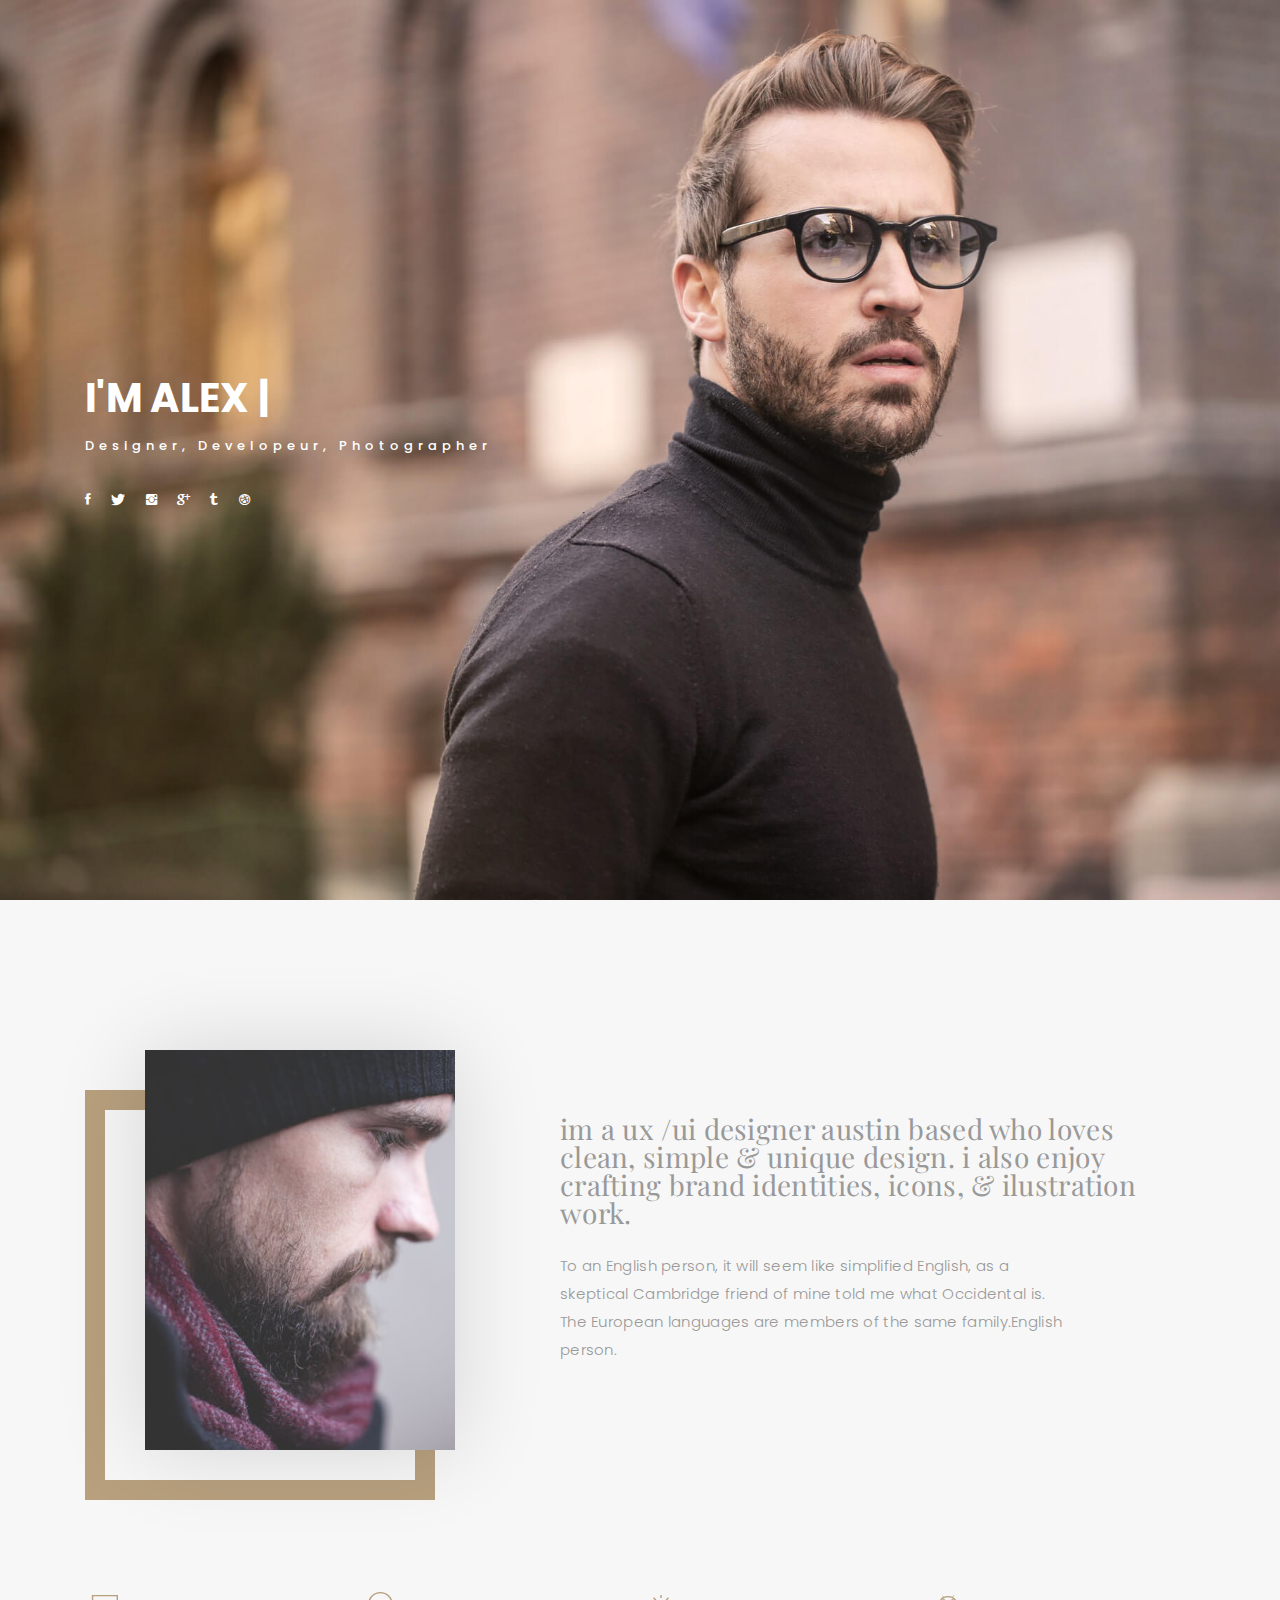
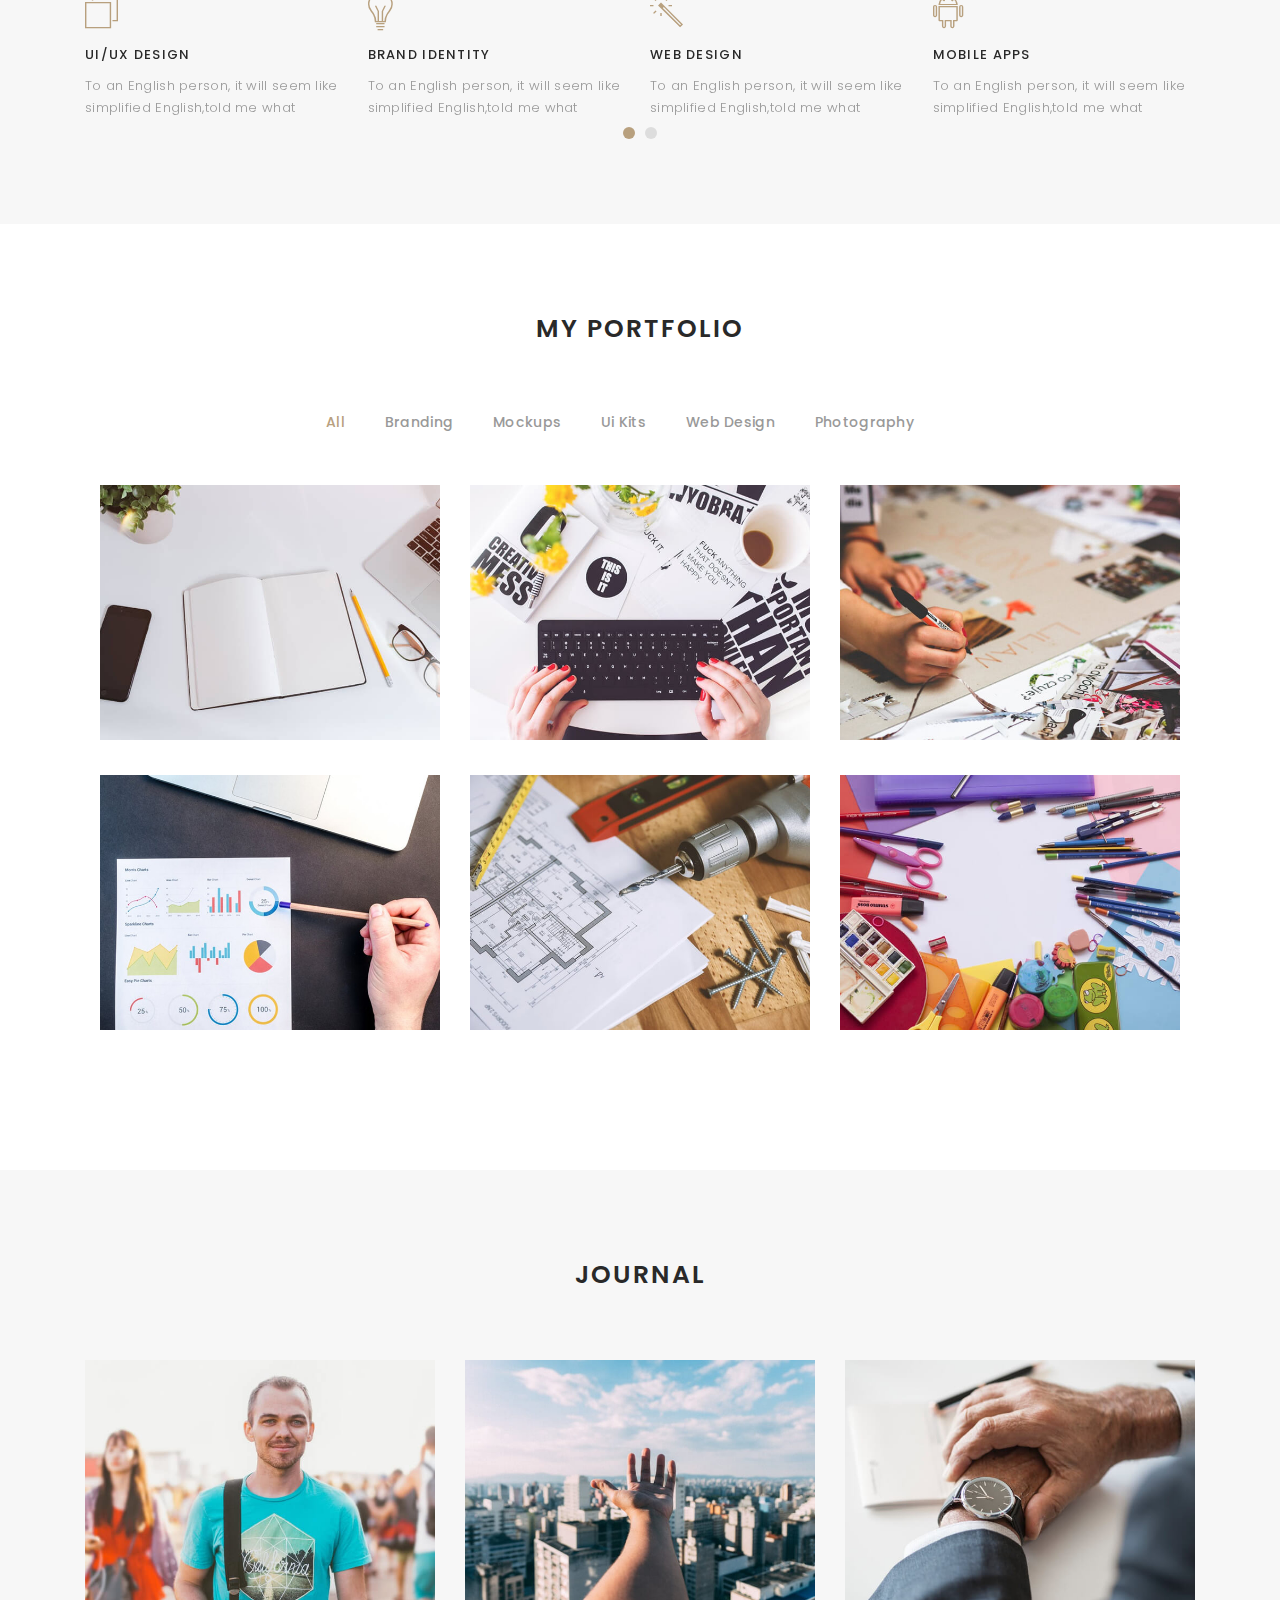
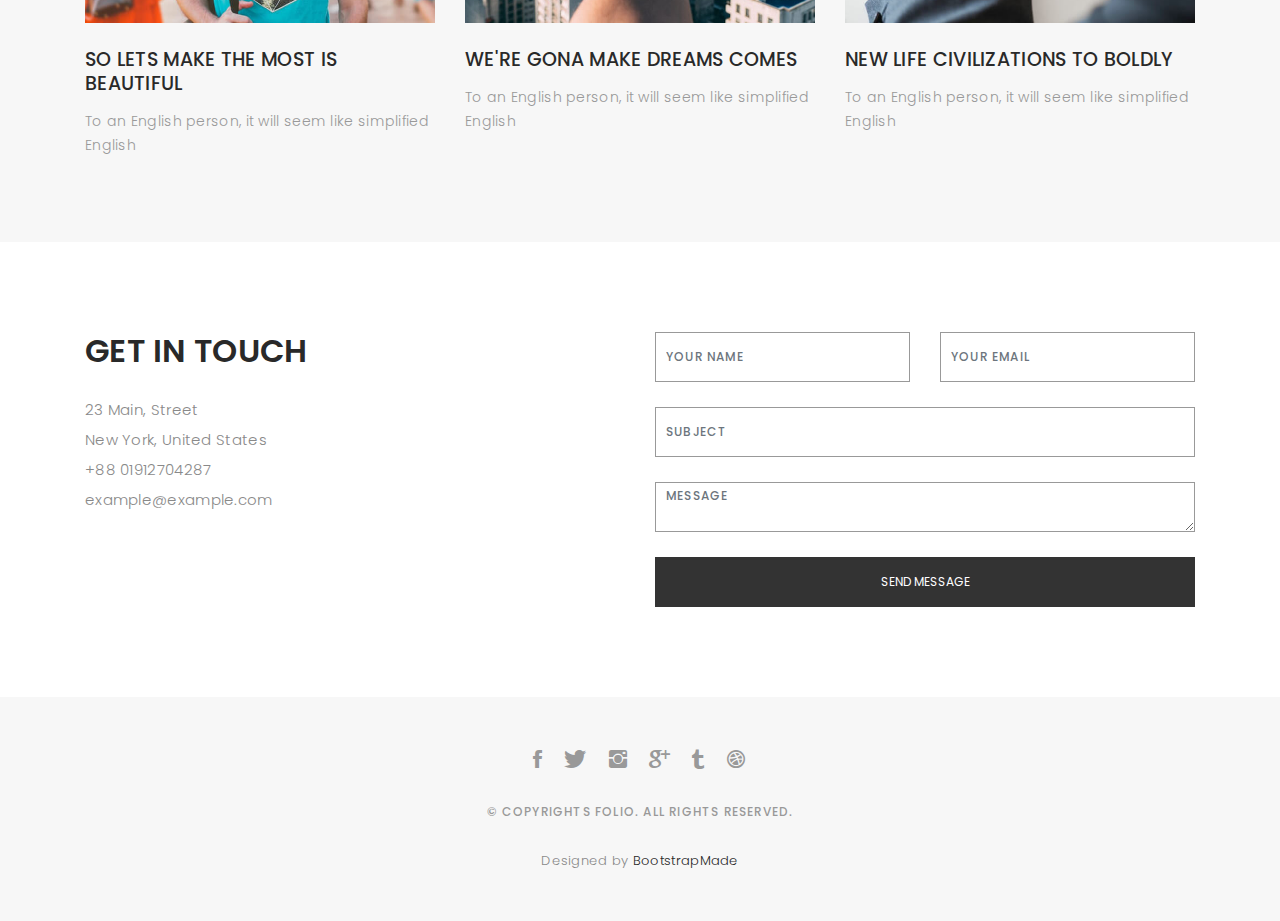
==== index.html @ 7f6e6dd7 "Changing the website" ====
<!DOCTYPE html>
<html lang="en">

<head>
  <!-- meta -->
  <meta charset="utf-8">
  <meta content="width=device-width, initial-scale=1.0" name="viewport">

  <title>Folio - Personal Portfolio Template</title>
  <meta content="" name="keywords">
  <meta content="" name="description">

  <!-- Google Fonts -->
  <link href="https://fonts.googleapis.com/css?family=Poppins:300,300i,400,400i,500,500i,600,600i,700,700i|Playfair+Display:400,400i,700,700i,900,900i" rel="stylesheet">

  <!-- Bootstrap CSS File -->
  <link href="lib/bootstrap/css/bootstrap.min.css" rel="stylesheet">

  <!-- Libraries CSS Files -->
  <link href="lib/ionicons/css/ionicons.min.css" rel="stylesheet">
  <link href="lib/owlcarousel/assets/owl.carousel.min.css" rel="stylesheet">
  <link href="lib/magnific-popup/magnific-popup.css" rel="stylesheet">
  <link href="lib/hover/hover.min.css" rel="stylesheet">

  <!-- Main Stylesheet File -->
  <link href="css/style.css" rel="stylesheet">

  <!-- Responsive css -->
  <link href="css/responsive.css" rel="stylesheet">

  <!-- Favicon -->
  <link rel="shortcut icon" href="images/favicon.png">

  <!-- =======================================================
    Theme Name: Folio
    Theme URL: https://bootstrapmade.com/folio-bootstrap-portfolio-template/
    Author: BootstrapMade.com
    Author URL: https://bootstrapmade.com
  ======================================================= -->
</head>

<body>

  <!-- start section navbar -->
  <nav id="main-nav">
    <div class="row">
      <div class="container">

        <div class="logo">
          <a href="index.html"><img src="images/logo.png" alt="logo"></a>
        </div>

        <div class="responsive"><i data-icon="m" class="ion-navicon-round"></i></div>

        <ul class="nav-menu list-unstyled">
          <li><a href="#header" class="smoothScroll">Home</a></li>
          <li><a href="#about" class="smoothScroll">About</a></li>
          <li><a href="#portfolio" class="smoothScroll">Portfolio</a></li>
          <li><a href="#journal" class="smoothScroll">Blog</a></li>
          <li><a href="#contact" class="smoothScroll">Contact</a></li>
        </ul>

      </div>
    </div>
  </nav>
  <!-- End section navbar -->


  <!-- start section header -->
  <div id="header" class="home">

    <div class="container">
      <div class="header-content">
        <h1>I'm <span class="typed"></span></h1>
        <p>designer, developeur, photographer</p>

        <ul class="list-unstyled list-social">
          <li><a href="#"><i class="ion-social-facebook"></i></a></li>
          <li><a href="#"><i class="ion-social-twitter"></i></a></li>
          <li><a href="#"><i class="ion-social-instagram"></i></a></li>
          <li><a href="#"><i class="ion-social-googleplus"></i></a></li>
          <li><a href="#"><i class="ion-social-tumblr"></i></a></li>
          <li><a href="#"><i class="ion-social-dribbble"></i></a></li>
        </ul>
      </div>
    </div>
  </div>
  <!-- End section header -->


  <!-- start section about us -->
  <div id="about" class="paddsection">
    <div class="container">
      <div class="row justify-content-between">

        <div class="col-lg-4 ">
          <div class="div-img-bg">
            <div class="about-img">
              <img src="images/me.jpg" class="img-responsive" alt="me">
            </div>
          </div>
        </div>

        <div class="col-lg-7">
          <div class="about-descr">

            <p class="p-heading">im a ux /ui designer austin based who loves clean, simple & unique design. i also enjoy crafting brand identities, icons, & ilustration work. </p>
            <p class="separator">To an English person, it will seem like simplified English, as a skeptical Cambridge friend of mine told me what Occidental is. The European languages are members of the same family.English person.</p>

          </div>

        </div>
      </div>
    </div>
  </div>
  <!-- end section about us -->


  <!-- start section services -->
  <div id="services">
    <div class="container">

        <div class="services-carousel owl-theme">

          <div class="services-block">

            <i class="ion-ios-browsers-outline"></i>
            <span>UI/UX DESIGN</span>
            <p class="separator">To an English person, it will seem like simplified English,told me what </p>

          </div>

          <div class="services-block">

            <i class="ion-ios-lightbulb-outline"></i>
            <span>BRAND IDENTITY</span>
            <p class="separator">To an English person, it will seem like simplified English,told me what </p>

          </div>

          <div class="services-block">

            <i class="ion-ios-color-wand-outline"></i>
            <span>WEB DESIGN</span>
            <p class="separator">To an English person, it will seem like simplified English,told me what </p>

          </div>

          <div class="services-block">

            <i class="ion-social-android-outline"></i>
            <span>MOBILE APPS</span>
            <p class="separator">To an English person, it will seem like simplified English,told me what </p>

          </div>

          <div class="services-block">

            <i class="ion-ios-analytics-outline"></i>
            <span>Analytics</span>
            <p class="separator">To an English person, it will seem like simplified English,told me what </p>

          </div>

          <div class="services-block">

            <i class="ion-ios-camera-outline"></i>
            <span>PHOTOGRAPHY</span>
            <p class="separator">To an English person, it will seem like simplified English,told me what </p>

          </div>

        </div>

    </div>

  </div>
  <!-- end section services -->


  <!-- start section portfolio -->
  <div id="portfolio" class="text-center paddsection">

    <div class="container">
      <div class="section-title text-center">
        <h2>My Portfolio</h2>
      </div>
    </div>

    <div class="container">
      <div class="row">
        <div class="col-md-12">

          <div class="portfolio-list">

            <ul class="nav list-unstyled" id="portfolio-flters">
              <li class="filter filter-active" data-filter=".all">all</li>
              <li class="filter" data-filter=".branding">branding</li>
              <li class="filter" data-filter=".mockups">mockups</li>
              <li class="filter" data-filter=".uikits">ui kits</li>
              <li class="filter" data-filter=".webdesign">web design</li>
              <li class="filter" data-filter=".photography">photography</li>
            </ul>

          </div>

          <div class="portfolio-container">

            <div class="col-lg-4 col-md-6 portfolio-thumbnail all branding uikits webdesign">
              <a class="popup-img" href="images/portfolio/1.jpg">
                <img src="images/portfolio/1.jpg" alt="img">
              </a>
            </div>

            <div class="col-lg-4 col-md-6 portfolio-thumbnail all mockups uikits photography">
              <a class="popup-img" href="images/portfolio/2.jpg">
                <img src="images/portfolio/2.jpg"  alt="img">
              </a>
            </div>

            <div class="col-lg-4 col-md-6 portfolio-thumbnail all branding webdesig photographyn">
              <a class="popup-img" href="images/portfolio/3.jpg">
                <img src="images/portfolio/3.jpg" alt="img">
              </a>
            </div>

            <div class="col-lg-4 col-md-6 portfolio-thumbnail all mockups webdesign photography">
              <a class="popup-img" href="images/portfolio/4.jpg">
                <img src="images/portfolio/4.jpg" alt="img">
              </a>
            </div>

            <div class="col-lg-4 col-md-6 portfolio-thumbnail all branding uikits photography">
              <a class="popup-img" href="images/portfolio/5.jpg">
                <img src="images/portfolio/5.jpg" alt="img">
              </a>
            </div>

            <div class="col-lg-4 col-md-6 portfolio-thumbnail all mockups uikits webdesign">
              <a class="popup-img" href="images/portfolio/6.jpg">
                <img src="images/portfolio/6.jpg" alt="img">
              </a>
            </div>

          </div>
        </div>
      </div>
    </div>

  </div>
  <!-- End section portfolio -->


  <!-- start section journal -->
  <div id="journal" class="text-left paddsection">

    <div class="container">
      <div class="section-title text-center">
        <h2>journal</h2>
      </div>
    </div>

    <div class="container">
      <div class="journal-block">
        <div class="row">

          <div class="col-lg-4 col-md-6">
            <div class="journal-info">

              <a href="blog-single.html"><img src="images/blog-post-1.jpg" class="img-responsive" alt="img"></a>

              <div class="journal-txt">

                <h4><a href="blog-single.html">SO LETS MAKE THE MOST IS BEAUTIFUL</a></h4>
                <p class="separator">To an English person, it will seem like simplified English
                </p>

              </div>

            </div>
          </div>

          <div class="col-lg-4 col-md-6">
            <div class="journal-info">

              <a href="blog-single.html"><img src="images/blog-post-2.jpg" class="img-responsive" alt="img"></a>

              <div class="journal-txt">

                <h4><a href="#blog-single.html">WE'RE GONA MAKE DREAMS COMES</a></h4>
                <p class="separator">To an English person, it will seem like simplified English
                </p>

              </div>

            </div>
          </div>

          <div class="col-lg-4 col-md-6">
            <div class="journal-info">

              <a href="blog-single.html"><img src="images/blog-post-3.jpg" class="img-responsive" alt="img"></a>

              <div class="journal-txt">

                <h4><a href="blog-single.html">NEW LIFE CIVILIZATIONS TO BOLDLY</a></h4>
                <p class="separator">To an English person, it will seem like simplified English
                </p>

              </div>

            </div>
          </div>

        </div>
      </div>
    </div>

  </div>
  <!-- End section journal -->


  <!-- start sectoion contact -->
  <div id="contact" class="paddsection">
    <div class="container">
      <div class="contact-block1">
        <div class="row">

          <div class="col-lg-6">
            <div class="contact-contact">

              <h2 class="mb-30">GET IN TOUCH</h2>

              <ul class="contact-details">
                <li><span>23 Main, Street</span></li>
                <li><span>New York, United States</span></li>
                <li><span>+88 01912704287</span></li>
                <li><span>example@example.com</span></li>
              </ul>

            </div>
          </div>

          <div class="col-lg-6">
            <form action="" method="post" role="form" class="contactForm">
              <div class="row">

                <div id="sendmessage">Your message has been sent. Thank you!</div>
                <div id="errormessage"></div>

                <div class="col-lg-6">
                  <div class="form-group contact-block1">
                    <input type="text" name="name" class="form-control" id="name" placeholder="Your Name" data-rule="minlen:4" data-msg="Please enter at least 4 chars" />
                    <div class="validation"></div>
                  </div>
                </div>

                <div class="col-lg-6">
                  <div class="form-group">
                    <input type="email" class="form-control" name="email" id="email" placeholder="Your Email" data-rule="email" data-msg="Please enter a valid email" />
                    <div class="validation"></div>
                  </div>
                </div>

                <div class="col-lg-12">
                  <div class="form-group">
                    <input type="text" class="form-control" name="subject" id="subject" placeholder="Subject" data-rule="minlen:4" data-msg="Please enter at least 8 chars of subject" />
                    <div class="validation"></div>
                  </div>
                </div>

                <div class="col-lg-12">
                  <div class="form-group">
                    <textarea class="form-control" name="message" rows="12" data-rule="required" data-msg="Please write something for us" placeholder="Message"></textarea>
                    <div class="validation"></div>
                  </div>
                </div>

                <div class="col-lg-12">
                  <input type="submit" class="btn btn-defeault btn-send" value="Send message">
                </div>

              </div>
            </form>
          </div>
        </div>
      </div>
    </div>
  </div>
  <!-- start sectoion contact -->


  <!-- start section footer -->
  <div id="footer" class="text-center">
    <div class="container">
      <div class="socials-media text-center">

        <ul class="list-unstyled">
          <li><a href="#"><i class="ion-social-facebook"></i></a></li>
          <li><a href="#"><i class="ion-social-twitter"></i></a></li>
          <li><a href="#"><i class="ion-social-instagram"></i></a></li>
          <li><a href="#"><i class="ion-social-googleplus"></i></a></li>
          <li><a href="#"><i class="ion-social-tumblr"></i></a></li>
          <li><a href="#"><i class="ion-social-dribbble"></i></a></li>
        </ul>

      </div>

      <p>&copy; Copyrights Folio. All rights reserved.</p>

      <div class="credits">
        <!--
          All the links in the footer should remain intact.
          You can delete the links only if you purchased the pro version.
          Licensing information: https://bootstrapmade.com/license/
          Purchase the pro version with working PHP/AJAX contact form: https://bootstrapmade.com/buy/?theme=Folio
        -->
        Designed by <a href="https://bootstrapmade.com/">BootstrapMade</a>
      </div>

    </div>
  </div>
  <!-- End section footer -->

  <!-- JavaScript Libraries -->
  <script src="lib/jquery/jquery.min.js"></script>
  <script src="lib/jquery/jquery-migrate.min.js"></script>
  <script src="lib/bootstrap/js/bootstrap.bundle.min.js"></script>
  <script src="lib/typed/typed.js"></script>
  <script src="lib/owlcarousel/owl.carousel.min.js"></script>
  <script src="lib/magnific-popup/magnific-popup.min.js"></script>
  <script src="lib/isotope/isotope.pkgd.min.js"></script>

  <!-- Contact Form JavaScript File -->
  <script src="contactform/contactform.js"></script>

  <!-- Template Main Javascript File -->
  <script src="js/main.js"></script>

</body>

</html>
---- css/style.css ----
/*
  Theme Name: Folio
  Theme URL: https://bootstrapmade.com/folio-bootstrap-portfolio-template/
  Author: BootstrapMade.com
  Author URL: https://bootstrapmade.com
*/

/*  General Styling
/*-----------------------------------------------------------------------------------*/

body {
  background: #ffffff;
  color: #898989;
  font-family: 'Poppins', helvetica;
  font-size: 15px;
  font-weight: 300;
  line-height: 20px;
  letter-spacing: 0.02em;
  overflow-x: hidden;
  margin: 0 auto;
  padding: 0;
  -moz-box-sizing: border-box;
  -ms-box-sizing: border-box;
  -o-box-sizing: border-box;
  -webkit-box-sizing: border-box;
  box-sizing: border-box;
}

h1, h2, h3, h4, h5, h6 {
  margin: 0;
}

h2 {
  color: #292929;
  font-weight: 600;
}

h4 {
  color: #292929;
  font-size: 14px;
  font-weight: 600;
}

a {
  color: #292929;
  text-decoration: none !important;
  -moz-transition: all 0.5s ease-in-out 0s;
  -ms-transition: all 0.5s ease-in-out 0s;
  -o-transition: all 0.5s ease-in-out 0s;
  -webkit-transition: all 0.5s ease-in-out 0s;
  transition: all 0.5s ease-in-out 0s;
}

a:hover {
  -moz-transition: all 0.5s ease-in-out 0s;
  -ms-transition: all 0.5s ease-in-out 0s;
  -o-transition: all 0.5s ease-in-out 0s;
  -webkit-transition: all 0.5s ease-in-out 0s;
  transition: all 0.5s ease-in-out 0s;
}

a:hover, a:focus {
  color: #b8a07e;
  text-decoration: underline;
}

nav ul li a {
  padding: 2px 0 0 0;
  position: relative;
  display: block;
  font-size: 12px;
  color: #999999;
  letter-spacing: 0.1em;
  font-weight: 500;
  line-height: 14px;
  text-transform: uppercase;
  -moz-transition: all 0.5s ease-in-out 0s;
  -ms-transition: all 0.5s ease-in-out 0s;
  -o-transition: all 0.5s ease-in-out 0s;
  -webkit-transition: all 0.5s ease-in-out 0s;
  transition: all 0.5s ease-in-out 0s;
}

p {
  margin: 25px 0;
  padding: 0;
  font-size: 15px;
  color: #999999;
  line-height: 28px;
}

::-moz-selection {
  background: #b8a07e;
  color: #fff;
}

::selection {
  background: #b8a07e;
  color: #fff;
}

.btn {
  background: #333;
  border: medium none;
  border-radius: 0;
  color: #fff;
  font-size: 12px;
  height: 50px;
  line-height: 50px;
  padding: 0 30px;
  text-transform: uppercase;
}

.btn:hover, .btn:focus {
  color: #fff;
}

.padDiv {
  padding: 30px 20px;
}

.section-title {
  margin-bottom: 70px;
}

.section-title h2 {
  font-size: 25px;
  letter-spacing: 2px;
  text-transform: uppercase;
}

.form-control {
  background-color: transparent;
  border: 1px solid #999;
  border-radius: 0;
  color: #999999;
  font-size: 12px;
  font-weight: 500;
  height: 50px;
  letter-spacing: 0.1em;
  padding-left: 10px;
  margin: 0 0 25px 0;
  line-height: 14px;
  text-transform: uppercase;
}

.form-control:focus {
  box-shadow: none;
  outline: 0 none;
}

.paddsection {
  padding-top: 90px;
  padding-bottom: 90px;
}

.paddsections {
  padding-top: 90px;
  padding-bottom: 90px !important;
}

.hvr-shutter-in-horizontal::before {
  background: #333;
}

.hvr-shutter-in-horizontal:hover {
  background: #b8a07e;
}

.mb-30 {
  margin-bottom: 30px;
}

/*-----------------------------------------------------------------------------------*/
/*  Navbar Top
/*-----------------------------------------------------------------------------------*/

nav {
  position: fixed;
  background: #fff;
  z-index: 1000;
  width: 100%;
  padding: 20px;
  display: none;
  -webkit-box-shadow: 0px 2px 92px 0px rgba(0, 0, 0, 0.18);
  -moz-box-shadow: 0px 2px 92px 0px rgba(0, 0, 0, 0.18);
  box-shadow: 0px 2px 92px 0px rgba(0, 0, 0, 0.18);
}

.nav-menu {
  float: right;
  line-height: 32px;
  margin-bottom: 0;
  padding-top: 16px;
}

nav ul li {
  float: left;
  margin-right: 15px;
  font-family: 'Poppins', sans-serif;
  font-size: 14px;
  margin-left: 40px;
}

nav ul li a {
  padding: 2px 0 0 0;
  position: relative;
  display: block;
  font-size: 14px;
  color: #999999;
  font-family: 'Poppins', helvetica;
  font-weight: 500;
  line-height: 16px;
  text-transform: uppercase;
  letter-spacing: 0.02em;
  text-transform: capitalize;
}

.logo {
  float: left;
}

.logo img {
  width: 100px;
  height: 50px;
}

.responsive {
  display: none;
  font-size: 23px;
}

.active {
  color: #afafaf;
}

/*----------------------------------------------------------------------------------*/
/*  Header
/*-----------------------------------------------------------------------------------*/

#header {
  background: url("../images/home-bg.jpg") repeat scroll center center / cover;
  height: 100vh;
  width: 100%;
}


#header .header-content {
  height: 100vh;
  text-align: left;
  width: 100%;
  display: flex;
  justify-content: center;
  flex-direction: column;
}

.header-content h1 {
  font-size: 40px;
  font-weight: 700;
  margin-bottom: 10px;
  text-transform: uppercase;
  color: #fff;
}

.header-content p {
  font-size: 13px;
  letter-spacing: 5px;
  margin-top: 0;
  margin-bottom: 30px;
  text-transform: capitalize;
  color: #fff;
  font-weight: 500;
}

.header-content .list-social li {
  float: left;
  margin-right: 20px;
}

.header-content .list-social li i {
  color: #fff;
  font-size: 15px;
}

/*-----------------------------------------------------------------------------------*/
/*  Aout-us
/*-----------------------------------------------------------------------------------*/

#about {
  width: 100%;
  height: auto;
  background: #f7f7f7;
  padding-top: 190px;
}

#about .div-img-bg {
  padding-bottom: 30px;
  border: 20px solid #b8a07e;
}

#about .div-img-bg .about-img img {
  width: 100%;
  box-shadow: 0px 0px 85px 0px rgba(0, 0, 0, 0.14);
  margin-top: -60px;
  margin-left: 40px;
  height: 400px;
  object-fit: cover;
}

#about .about-descr .p-heading {
  font-family: 'Playfair Display', serif;
  font-size: 28px;
  text-align: left;
}

#about .about-descr .separator {
  max-width: 80%;
  margin-bottom: 0;
  text-align: left;
}

/*-----------------------------------------------------------------------------------*/
/*   Services
/*-----------------------------------------------------------------------------------*/

#services {
  background: #f7f7f7;
  position: relative;
  padding-bottom: 80px;
}

.owl-item {
  float: left;
}
.services-block span {
  margin: 10px 0;
  position: relative;
  font-size: 13px;
  color: #292929;
  letter-spacing: 0.1em;
  font-weight: 500;
  text-transform: uppercase;
  display: block;
}

.services-block .separator {
  margin: 0;
  font-size: 13px;
  line-height: 22px;
}

.services-block i {
  font-size: 44px;
  color: #b8a07e;
  line-height: 44px;
}


.services-carousel  .owl-stage-outer {
  overflow: hidden;
}

.services-carousel .owl-dots {
  margin-top: 5px;
  text-align: center;
}

.services-carousel .owl-dot {
  display: inline-block;
  margin: 0 5px;
  width: 12px !important;
  height: 12px !important;
  border-radius: 50%;
  border: 0;
  padding: 0 !important;
  background-color: #ddd;
  cursor: pointer;
}

.services-carousel .owl-dot.active {
  background-color: #b8a07e;
}

.owl-nav {
  display: none;
}


/*-----------------------------------------------------------------------------------*/
/*  Portfolio
/*-----------------------------------------------------------------------------------*/

#portfolio {
  position: relative;
  padding-bottom: 50px;
}

#portfolio .portfolio-list {
  margin-bottom: 50px;
}

#portfolio .portfolio-list .nav {
  display: inline-block;
  margin: 0;
}

#portfolio .portfolio-list .nav li {
  margin: 0 40px 0 0;
  float: left;
  font-size: 14px;
  color: #999999;
  line-height: 16px;
  cursor: pointer;
  font-family: 'Poppins', helvetica;
  font-weight: 500;
  letter-spacing: 0.02em;
  text-transform: capitalize;
  -moz-transition: all 0.5s ease-in-out 0s;
  -ms-transition: all 0.5s ease-in-out 0s;
  -o-transition: all 0.5s ease-in-out 0s;
  -webkit-transition: all 0.5s ease-in-out 0s;
  transition: all 0.5s ease-in-out 0s;
}

#portfolio .portfolio-list .nav li:hover, #portfolio .portfolio-list .nav li.filter-active  {
  color: #b8a07e;
  -moz-transition: all 0.5s ease-in-out 0s;
  -ms-transition: all 0.5s ease-in-out 0s;
  -o-transition: all 0.5s ease-in-out 0s;
  -webkit-transition: all 0.5s ease-in-out 0s;
  transition: all 0.5s ease-in-out 0s;
}

#portfolio .portfolio-container {
  display: inline-block;
  margin-bottom: 50px;
  width: 100%;
}

.portfolio-thumbnail {
  margin-bottom: 30px;
  overflow: hidden;
  min-height: 260px;
}

.portfolio-thumbnail img {
  max-width: 100%;
}

/*-----------------------------------------------------------------------------------*/
/*  Journal
/*-----------------------------------------------------------------------------------*/

#journal,  #journal-blog {
  height: auto;
  width: 100%;
  background: #f7f7f7;
  padding-bottom: 60px;
  position: relative;
}

#journal-blog {
  background: #fff;
  padding-bottom: 30px;
}

#journal .journal-block {
  display: inline-block;
  height: auto;
  width: 100%;
}

#journal .journal-block .journal-info {
  position: relative;
}

.journal-block .journal-info img {
  max-width: 100%;
}

.journal-block .journal-info .journal-txt {
  padding: 25px 0px;
  position: relative;
}

.journal-block .journal-info .journal-txt h4 a {
  display: block;
  font-size: 19px;
  line-height: 24px;
  margin: 0 0 13px 0;
  font-weight: 500;
  color: #292929;
  -moz-transition: all 0.5s ease-in-out 0s;
  -ms-transition: all 0.5s ease-in-out 0s;
  -o-transition: all 0.5s ease-in-out 0s;
  -webkit-transition: all 0.5s ease-in-out 0s;
  transition: all 0.5s ease-in-out 0s;
}

.journal-block .journal-info .journal-txt h4 a:hover {
  color: #b8a07e;
  -moz-transition: all 0.5s ease-in-out 0s;
  -ms-transition: all 0.5s ease-in-out 0s;
  -o-transition: all 0.5s ease-in-out 0s;
  -webkit-transition: all 0.5s ease-in-out 0s;
  transition: all 0.5s ease-in-out 0s;
}

.journal-block .journal-info .journal-txt p {
  margin: 0;
  font-size: 14px;
  line-height: 24px;
}

/*-----------------------------------------------------------------------------------*/
/*  Contact
/*-----------------------------------------------------------------------------------*/

#contact {
  height: auto;
  width: 100%;
}

.contact-details {
  list-style: none;
  margin: 0;
  padding: 0;
}

.contact-details li {
  padding-bottom: 10px;
}

#contact input, #contact textarea {
  width: 100%;
}


#contact  #sendmessage {
  color: #18d26e;
  border: 1px solid #18d26e;
  display: none;
  text-align: center;
  padding: 15px;
  font-weight: 600;
  margin: 15px;
}

#contact  #errormessage {
  color: red;
  display: none;
  border: 1px solid red;
  text-align: center;
  padding: 15px;
  font-weight: 600;
  margin: 15px;
}

#contact #sendmessage.show, #contact #errormessage.show, #contact .show {
  display: block;
}

#contact .validation {
  color: red;
  display: none;
  margin: 0 0 20px;
  font-weight: 400;
  font-size: 13px;
}

/*-----------------------------------------------------------------------------------*/
/*  Footer
/*-----------------------------------------------------------------------------------*/

#footer {
  background: #f7f7f7;
  padding-top: 50px;
  padding-bottom: 50px;
}

#footer .socials-media {
  width: 100%;
}

#footer .socials-media ul {
  display: inline-block;
  float: none;
  margin: 0 0 20px 0;
}

#footer .socials-media ul li {
  float: left;
  margin-left: 10px;
  margin-right: 10px;
}

#footer .socials-media ul li a {
  font-size: 24px;
  color: #999;
  letter-spacing: 0.1em;
  font-weight: 500;
  background: transparent;
  text-transform: uppercase;
  -moz-transition: all 0.5s ease-in-out 0s;
  -ms-transition: all 0.5s ease-in-out 0s;
  -o-transition: all 0.5s ease-in-out 0s;
  -webkit-transition: all 0.5s ease-in-out 0s;
  transition: all 0.5s ease-in-out 0s;
}

#footer .socials-media ul li a:hover {
  color: #b8a07e;
  -moz-transition: all 0.5s ease-in-out 0s;
  -ms-transition: all 0.5s ease-in-out 0s;
  -o-transition: all 0.5s ease-in-out 0s;
  -webkit-transition: all 0.5s ease-in-out 0s;
  transition: all 0.5s ease-in-out 0s;
}

#footer p {
  font-size: 12px;
  letter-spacing: 0.1em;
  font-weight: 500;
  margin-top: 0;
  text-transform: uppercase;
}

.credits {
  font-size: 13px;
}
---- css/responsive.css ----
/** Width between 1200x to 0
 *  ~~~~~~~~~~~~~~~~~~~~~~~~~~~~~~~~~~~~
 */

@media (min-width: 1200px) {

}

/** Width between 992px to 1199px
 *  ~~~~~~~~~~~~~~~~~~~~~~~~~~~~~~~~~~~~
 */

@media (min-width: 992px) and (max-width: 1199px) {
  
}

/** Width between 768px to 991px
 *  ~~~~~~~~~~~~~~~~~~~~~~~~~~~~~~~~~~~~
 */

@media (min-width: 768px) and (max-width: 991px) {
  /* Navbar */
  nav {
    padding: 10px 15px;
  }
  .nav-menu {
    margin-top: 40px;
    display: none;
    float: none;
    width: 100%;
  }
  .nav-menu li {
    float: none;
    width: 100%;
    text-align: center;
    border-top: 1px solid #f7f7f7;
    line-height: 45px;
    margin-left: 0;
    padding-top: 10px;
    padding-bottom: 10px;
  }
  .responsive {
    float: right;
    padding-top: 15px;
    display: block;
  }
  /* About */
  .head-info .header-content .cmaster h1 {
    font-size: 32px;
  }
  #about .div-img-bg {
    padding: 0;
  }
  #about .div-img-bg .about-img img {
    margin-top: 0%;
    margin-left: calc(0% - 0px);
  }
  #about .about-descr .p-heading {
    font-size: 20px;
  }
  #about .about-descr .separator {
    max-width: 100%;
    margin-bottom: 0;
  }
  /* portfolio */
  #portfolio .portfolio-list .nav li {
    float: none;
    margin: 20px;
    display: inline-block;
  }
  /* journal */
  #journal .journal-block .journal-info {
    margin-bottom: 30px;
  }
  /* Contact */
  .contact-contact {
    margin-bottom: 30px;
  }
  /* Footer */
  #footer .socials-media ul li {
    margin-right: 0;
    margin-left: 0;
    float: none;
    display: inline-block;
  }
}

/** Width between 767px to 0
 *  ~~~~~~~~~~~~~~~~~~~~~~~~~~~~~~~~~~~~
 */

@media (max-width: 767px) {
  /* Navbar */
  nav {
    padding: 20px 15px;
  }
  .nav-menu {
    margin-top: 40px;
    display: none;
    float: none;
    width: 100%;
  }
  .nav-menu li {
    float: none;
    width: 100%;
    text-align: center;
    border-top: 1px solid #f7f7f7;
    line-height: 45px;
    margin-left: 0;
    padding-top: 10px;
    padding-bottom: 10px;
  }
  .responsive {
    float: right;
    padding-top: 15px;
    display: block;
  }
  /* About */
  .head-info .header-content h1 {
    font-size: 32px;
  }
  #about .div-img-bg {
    padding: 0;
  }
  #about .div-img-bg .about-img img {
    margin-top: 0%;
    margin-left: calc(0% - 0px);
  }
  #about .about-descr .p-heading {
    font-size: 20px;
  }
  #about .about-descr .separator {
    max-width: 100%;
    margin-bottom: 0;
  }
  /* portfolio */
  #portfolio .portfolio-list .nav li {
    float: none;
    margin: 20px;
    display: inline-block;
  }
  /* journal */
  #journal .journal-block .journal-info {
    margin-bottom: 30px;
  }
  /* Contact */
  .contact-contact {
    margin-bottom: 30px;
  }
  /* Footer */
  #footer .socials-media ul li {
    margin-right: 0;
    margin-left: 0;
    float: none;
    display: inline-block;
  }
}

/** Width between 600px to 0
 *  ~~~~~~~~~~~~~~~~~~~~~~~~~~~~~~~~~~~~
 */

@media (max-width: 600px) {
  /* Navbar */
  nav {
    padding: 20px 15px;
  }
  .nav-menu {
    margin-top: 40px;
    display: none;
    float: none;
    width: 100%;
  }
  .nav-menu li {
    float: none;
    width: 100%;
    text-align: center;
    border-top: 1px solid #f7f7f7;
    line-height: 45px;
    margin-left: 0;
    padding-top: 10px;
    padding-bottom: 10px;
  }
  .responsive {
    float: right;
    padding-top: 15px;
    display: block;
  }
  /* About */
  .head-info .header-content h1 {
    font-size: 32px;
  }
  #about .div-img-bg {
    padding: 0;
  }
  #about .div-img-bg .about-img img {
    margin-top: 0%;
    margin-left: calc(0% - 0px);
  }
  #about .about-descr .p-heading {
    font-size: 20px;
  }
  #about .about-descr .separator {
    max-width: 100%;
    margin-bottom: 0;
  }
  /* portfolio */
  #portfolio .portfolio-list .nav li {
    float: none;
    margin: 10px;
    display: inline-block;
  }
  /* journal */
  #journal .journal-block .journal-info {
    margin-bottom: 30px;
  }
  /* Contact */
  .contact-contact {
    margin-bottom: 30px;
  }
  /* Footer */
  #footer .socials-media ul li {
    margin-right: 0;
    margin-left: 0;
    float: none;
    display: inline-block;
  }
}

/** Width between 480px to 0
 *  ~~~~~~~~~~~~~~~~~~~~~~~~~~~~~~~~~~~~
 */

@media (max-width: 480px) {
  /* Navbar */
  nav {
    padding: 20px 15px;
  }
  .nav-menu {
    margin-top: 40px;
    display: none;
    float: none;
    width: 100%;
  }
  .nav-menu li {
    float: none;
    width: 100%;
    text-align: center;
    border-top: 1px solid #f7f7f7;
    line-height: 45px;
    margin-left: 0;
    padding-top: 10px;
    padding-bottom: 10px;
  }
  .responsive {
    float: right;
    padding-top: 15px;
    display: block;
  }
  /* About */
  .head-info .header-content h1 {
    font-size: 32px;
  }
  #about .div-img-bg {
    padding: 0;
  }
  #about .div-img-bg .about-img img {
    margin-top: 0%;
    margin-left: calc(0% - 0px);
  }
  #about .about-descr .p-heading {
    font-size: 20px;
  }
  #about .about-descr .separator {
    max-width: 100%;
    margin-bottom: 0;
  }
  /* portfolio */
  #portfolio .portfolio-list .nav li {
    float: none;
    margin: 20px;
  }
  /* journal */
  #journal .journal-block .journal-info {
    margin-bottom: 30px;
  }
  /* Contact */
  .contact-contact {
    margin-bottom: 30px;
  }
  /* Footer */
  #footer .socials-media ul li {
    margin-right: 0;
    margin-left: 0;
    float: none;
    display: inline-block;
  }
}

/** Width between 320px to 0
 *  ~~~~~~~~~~~~~~~~~~~~~~~~~~~~~~~~~~~~
 */

@media (max-width: 320px) {
  /* Navbar */
  nav {
    padding: 20px 15px;
  }
  .nav-menu {
    margin-top: 40px;
    display: none;
    float: none;
    width: 100%;
  }
  .nav-menu li {
    float: none;
    width: 100%;
    text-align: center;
    border-top: 1px solid #f7f7f7;
    line-height: 45px;
    margin-left: 0;
    padding-top: 10px;
    padding-bottom: 10px;
  }
  .responsive {
    float: right;
    padding-top: 15px;
    display: block;
  }
  /* About */
  .head-info .header-content h1 {
    font-size: 32px;
  }
  #about .div-img-bg {
    padding: 0;
  }
  #about .div-img-bg .about-img img {
    margin-top: 0%;
    margin-left: calc(0% - 0px);
  }
  #about .about-descr .p-heading {
    font-size: 20px;
  }
  #about .about-descr .separator {
    max-width: 100%;
    margin-bottom: 0;
  }
  /* portfolio */
  #portfolio .portfolio-list .nav li {
    float: none;
    margin: 20px;
  }
  /* journal */
  #journal .journal-block .journal-info {
    margin-bottom: 30px;
  }
  /* Contact */
  .contact-contact {
    margin-bottom: 30px;
  }
  /* Footer */
  #footer .socials-media ul li {
    margin-right: 0;
    margin-left: 0;
    float: none;
    display: inline-block;
  }
  /* Single page */
  .entry-comments-body span {
    display: inline-block;
    margin-right: 0;
  }
}
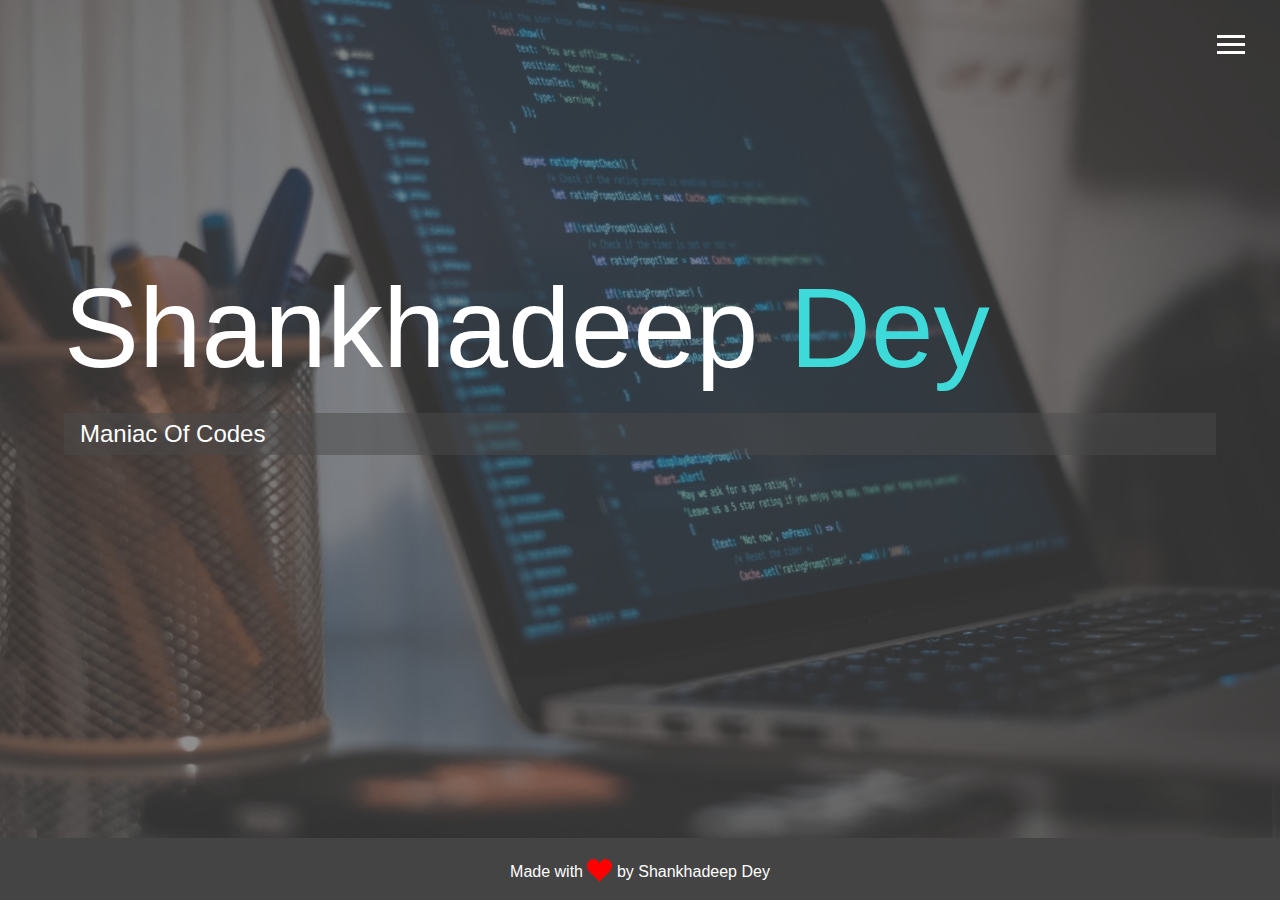
==== commit d6892e40: "updated the portfolio" ====
--- a/index.html
+++ b/index.html
@@ -1,442 +1,93 @@
-<!DOCTYPE html>
-<html lang="en">
-
-<head>
-  <!-- meta -->
-  <meta charset="utf-8">
-  <meta content="width=device-width, initial-scale=1.0" name="viewport">
-
-  <title>Folio - Personal Portfolio Template</title>
-  <meta content="" name="keywords">
-  <meta content="" name="description">
-
-  <!-- Google Fonts -->
-  <link href="https://fonts.googleapis.com/css?family=Poppins:300,300i,400,400i,500,500i,600,600i,700,700i|Playfair+Display:400,400i,700,700i,900,900i" rel="stylesheet">
-
-  <!-- Bootstrap CSS File -->
-  <link href="lib/bootstrap/css/bootstrap.min.css" rel="stylesheet">
-
-  <!-- Libraries CSS Files -->
-  <link href="lib/ionicons/css/ionicons.min.css" rel="stylesheet">
-  <link href="lib/owlcarousel/assets/owl.carousel.min.css" rel="stylesheet">
-  <link href="lib/magnific-popup/magnific-popup.css" rel="stylesheet">
-  <link href="lib/hover/hover.min.css" rel="stylesheet">
-
-  <!-- Main Stylesheet File -->
-  <link href="css/style.css" rel="stylesheet">
-
-  <!-- Responsive css -->
-  <link href="css/responsive.css" rel="stylesheet">
-
-  <!-- Favicon -->
-  <link rel="shortcut icon" href="images/favicon.png">
-
-  <!-- =======================================================
-    Theme Name: Folio
-    Theme URL: https://bootstrapmade.com/folio-bootstrap-portfolio-template/
-    Author: BootstrapMade.com
-    Author URL: https://bootstrapmade.com
-  ======================================================= -->
-</head>
-
-<body>
-
-  <!-- start section navbar -->
-  <nav id="main-nav">
-    <div class="row">
-      <div class="container">
-
-        <div class="logo">
-          <a href="index.html"><img src="images/logo.png" alt="logo"></a>
-        </div>
-
-        <div class="responsive"><i data-icon="m" class="ion-navicon-round"></i></div>
-
-        <ul class="nav-menu list-unstyled">
-          <li><a href="#header" class="smoothScroll">Home</a></li>
-          <li><a href="#about" class="smoothScroll">About</a></li>
-          <li><a href="#portfolio" class="smoothScroll">Portfolio</a></li>
-          <li><a href="#journal" class="smoothScroll">Blog</a></li>
-          <li><a href="#contact" class="smoothScroll">Contact</a></li>
-        </ul>
-
-      </div>
-    </div>
-  </nav>
-  <!-- End section navbar -->
-
-
-  <!-- start section header -->
-  <div id="header" class="home">
-
-    <div class="container">
-      <div class="header-content">
-        <h1>I'm <span class="typed"></span></h1>
-        <p>designer, developeur, photographer</p>
-
-        <ul class="list-unstyled list-social">
-          <li><a href="#"><i class="ion-social-facebook"></i></a></li>
-          <li><a href="#"><i class="ion-social-twitter"></i></a></li>
-          <li><a href="#"><i class="ion-social-instagram"></i></a></li>
-          <li><a href="#"><i class="ion-social-googleplus"></i></a></li>
-          <li><a href="#"><i class="ion-social-tumblr"></i></a></li>
-          <li><a href="#"><i class="ion-social-dribbble"></i></a></li>
-        </ul>
-      </div>
-    </div>
-  </div>
-  <!-- End section header -->
-
-
-  <!-- start section about us -->
-  <div id="about" class="paddsection">
-    <div class="container">
-      <div class="row justify-content-between">
-
-        <div class="col-lg-4 ">
-          <div class="div-img-bg">
-            <div class="about-img">
-              <img src="images/me.jpg" class="img-responsive" alt="me">
-            </div>
-          </div>
-        </div>
-
-        <div class="col-lg-7">
-          <div class="about-descr">
-
-            <p class="p-heading">im a ux /ui designer austin based who loves clean, simple & unique design. i also enjoy crafting brand identities, icons, & ilustration work. </p>
-            <p class="separator">To an English person, it will seem like simplified English, as a skeptical Cambridge friend of mine told me what Occidental is. The European languages are members of the same family.English person.</p>
-
-          </div>
-
-        </div>
-      </div>
-    </div>
-  </div>
-  <!-- end section about us -->
-
-
-  <!-- start section services -->
-  <div id="services">
-    <div class="container">
-
-        <div class="services-carousel owl-theme">
-
-          <div class="services-block">
-
-            <i class="ion-ios-browsers-outline"></i>
-            <span>UI/UX DESIGN</span>
-            <p class="separator">To an English person, it will seem like simplified English,told me what </p>
-
-          </div>
-
-          <div class="services-block">
-
-            <i class="ion-ios-lightbulb-outline"></i>
-            <span>BRAND IDENTITY</span>
-            <p class="separator">To an English person, it will seem like simplified English,told me what </p>
-
-          </div>
-
-          <div class="services-block">
-
-            <i class="ion-ios-color-wand-outline"></i>
-            <span>WEB DESIGN</span>
-            <p class="separator">To an English person, it will seem like simplified English,told me what </p>
-
-          </div>
-
-          <div class="services-block">
-
-            <i class="ion-social-android-outline"></i>
-            <span>MOBILE APPS</span>
-            <p class="separator">To an English person, it will seem like simplified English,told me what </p>
-
-          </div>
-
-          <div class="services-block">
-
-            <i class="ion-ios-analytics-outline"></i>
-            <span>Analytics</span>
-            <p class="separator">To an English person, it will seem like simplified English,told me what </p>
-
-          </div>
-
-          <div class="services-block">
-
-            <i class="ion-ios-camera-outline"></i>
-            <span>PHOTOGRAPHY</span>
-            <p class="separator">To an English person, it will seem like simplified English,told me what </p>
-
-          </div>
-
-        </div>
-
-    </div>
-
-  </div>
-  <!-- end section services -->
-
-
-  <!-- start section portfolio -->
-  <div id="portfolio" class="text-center paddsection">
-
-    <div class="container">
-      <div class="section-title text-center">
-        <h2>My Portfolio</h2>
-      </div>
-    </div>
-
-    <div class="container">
-      <div class="row">
-        <div class="col-md-12">
-
-          <div class="portfolio-list">
-
-            <ul class="nav list-unstyled" id="portfolio-flters">
-              <li class="filter filter-active" data-filter=".all">all</li>
-              <li class="filter" data-filter=".branding">branding</li>
-              <li class="filter" data-filter=".mockups">mockups</li>
-              <li class="filter" data-filter=".uikits">ui kits</li>
-              <li class="filter" data-filter=".webdesign">web design</li>
-              <li class="filter" data-filter=".photography">photography</li>
-            </ul>
-
-          </div>
-
-          <div class="portfolio-container">
-
-            <div class="col-lg-4 col-md-6 portfolio-thumbnail all branding uikits webdesign">
-              <a class="popup-img" href="images/portfolio/1.jpg">
-                <img src="images/portfolio/1.jpg" alt="img">
-              </a>
-            </div>
-
-            <div class="col-lg-4 col-md-6 portfolio-thumbnail all mockups uikits photography">
-              <a class="popup-img" href="images/portfolio/2.jpg">
-                <img src="images/portfolio/2.jpg"  alt="img">
-              </a>
-            </div>
-
-            <div class="col-lg-4 col-md-6 portfolio-thumbnail all branding webdesig photographyn">
-              <a class="popup-img" href="images/portfolio/3.jpg">
-                <img src="images/portfolio/3.jpg" alt="img">
-              </a>
-            </div>
-
-            <div class="col-lg-4 col-md-6 portfolio-thumbnail all mockups webdesign photography">
-              <a class="popup-img" href="images/portfolio/4.jpg">
-                <img src="images/portfolio/4.jpg" alt="img">
-              </a>
-            </div>
-
-            <div class="col-lg-4 col-md-6 portfolio-thumbnail all branding uikits photography">
-              <a class="popup-img" href="images/portfolio/5.jpg">
-                <img src="images/portfolio/5.jpg" alt="img">
-              </a>
-            </div>
-
-            <div class="col-lg-4 col-md-6 portfolio-thumbnail all mockups uikits webdesign">
-              <a class="popup-img" href="images/portfolio/6.jpg">
-                <img src="images/portfolio/6.jpg" alt="img">
-              </a>
-            </div>
-
-          </div>
-        </div>
-      </div>
-    </div>
-
-  </div>
-  <!-- End section portfolio -->
-
-
-  <!-- start section journal -->
-  <div id="journal" class="text-left paddsection">
-
-    <div class="container">
-      <div class="section-title text-center">
-        <h2>journal</h2>
-      </div>
-    </div>
-
-    <div class="container">
-      <div class="journal-block">
-        <div class="row">
-
-          <div class="col-lg-4 col-md-6">
-            <div class="journal-info">
-
-              <a href="blog-single.html"><img src="images/blog-post-1.jpg" class="img-responsive" alt="img"></a>
-
-              <div class="journal-txt">
-
-                <h4><a href="blog-single.html">SO LETS MAKE THE MOST IS BEAUTIFUL</a></h4>
-                <p class="separator">To an English person, it will seem like simplified English
-                </p>
-
-              </div>
-
-            </div>
-          </div>
-
-          <div class="col-lg-4 col-md-6">
-            <div class="journal-info">
-
-              <a href="blog-single.html"><img src="images/blog-post-2.jpg" class="img-responsive" alt="img"></a>
-
-              <div class="journal-txt">
-
-                <h4><a href="#blog-single.html">WE'RE GONA MAKE DREAMS COMES</a></h4>
-                <p class="separator">To an English person, it will seem like simplified English
-                </p>
-
-              </div>
-
-            </div>
-          </div>
-
-          <div class="col-lg-4 col-md-6">
-            <div class="journal-info">
-
-              <a href="blog-single.html"><img src="images/blog-post-3.jpg" class="img-responsive" alt="img"></a>
-
-              <div class="journal-txt">
-
-                <h4><a href="blog-single.html">NEW LIFE CIVILIZATIONS TO BOLDLY</a></h4>
-                <p class="separator">To an English person, it will seem like simplified English
-                </p>
-
-              </div>
-
-            </div>
-          </div>
-
-        </div>
-      </div>
-    </div>
-
-  </div>
-  <!-- End section journal -->
-
-
-  <!-- start sectoion contact -->
-  <div id="contact" class="paddsection">
-    <div class="container">
-      <div class="contact-block1">
-        <div class="row">
-
-          <div class="col-lg-6">
-            <div class="contact-contact">
-
-              <h2 class="mb-30">GET IN TOUCH</h2>
-
-              <ul class="contact-details">
-                <li><span>23 Main, Street</span></li>
-                <li><span>New York, United States</span></li>
-                <li><span>+88 01912704287</span></li>
-                <li><span>example@example.com</span></li>
-              </ul>
-
-            </div>
-          </div>
-
-          <div class="col-lg-6">
-            <form action="" method="post" role="form" class="contactForm">
-              <div class="row">
-
-                <div id="sendmessage">Your message has been sent. Thank you!</div>
-                <div id="errormessage"></div>
-
-                <div class="col-lg-6">
-                  <div class="form-group contact-block1">
-                    <input type="text" name="name" class="form-control" id="name" placeholder="Your Name" data-rule="minlen:4" data-msg="Please enter at least 4 chars" />
-                    <div class="validation"></div>
-                  </div>
-                </div>
-
-                <div class="col-lg-6">
-                  <div class="form-group">
-                    <input type="email" class="form-control" name="email" id="email" placeholder="Your Email" data-rule="email" data-msg="Please enter a valid email" />
-                    <div class="validation"></div>
-                  </div>
-                </div>
-
-                <div class="col-lg-12">
-                  <div class="form-group">
-                    <input type="text" class="form-control" name="subject" id="subject" placeholder="Subject" data-rule="minlen:4" data-msg="Please enter at least 8 chars of subject" />
-                    <div class="validation"></div>
-                  </div>
-                </div>
-
-                <div class="col-lg-12">
-                  <div class="form-group">
-                    <textarea class="form-control" name="message" rows="12" data-rule="required" data-msg="Please write something for us" placeholder="Message"></textarea>
-                    <div class="validation"></div>
-                  </div>
-                </div>
-
-                <div class="col-lg-12">
-                  <input type="submit" class="btn btn-defeault btn-send" value="Send message">
-                </div>
-
-              </div>
-            </form>
-          </div>
-        </div>
-      </div>
-    </div>
-  </div>
-  <!-- start sectoion contact -->
-
-
-  <!-- start section footer -->
-  <div id="footer" class="text-center">
-    <div class="container">
-      <div class="socials-media text-center">
-
-        <ul class="list-unstyled">
-          <li><a href="#"><i class="ion-social-facebook"></i></a></li>
-          <li><a href="#"><i class="ion-social-twitter"></i></a></li>
-          <li><a href="#"><i class="ion-social-instagram"></i></a></li>
-          <li><a href="#"><i class="ion-social-googleplus"></i></a></li>
-          <li><a href="#"><i class="ion-social-tumblr"></i></a></li>
-          <li><a href="#"><i class="ion-social-dribbble"></i></a></li>
-        </ul>
-
-      </div>
-
-      <p>&copy; Copyrights Folio. All rights reserved.</p>
-
-      <div class="credits">
-        <!--
-          All the links in the footer should remain intact.
-          You can delete the links only if you purchased the pro version.
-          Licensing information: https://bootstrapmade.com/license/
-          Purchase the pro version with working PHP/AJAX contact form: https://bootstrapmade.com/buy/?theme=Folio
-        -->
-        Designed by <a href="https://bootstrapmade.com/">BootstrapMade</a>
-      </div>
-
-    </div>
-  </div>
-  <!-- End section footer -->
-
-  <!-- JavaScript Libraries -->
-  <script src="lib/jquery/jquery.min.js"></script>
-  <script src="lib/jquery/jquery-migrate.min.js"></script>
-  <script src="lib/bootstrap/js/bootstrap.bundle.min.js"></script>
-  <script src="lib/typed/typed.js"></script>
-  <script src="lib/owlcarousel/owl.carousel.min.js"></script>
-  <script src="lib/magnific-popup/magnific-popup.min.js"></script>
-  <script src="lib/isotope/isotope.pkgd.min.js"></script>
-
-  <!-- Contact Form JavaScript File -->
-  <script src="contactform/contactform.js"></script>
-
-  <!-- Template Main Javascript File -->
-  <script src="js/main.js"></script>
-
-</body>
-
-</html>
+<!DOCTYPE html>
+<html lang="en">
+
+<head>
+  <meta charset="UTF-8" />
+  <meta name="viewport" content="width=device-width, initial-scale=1.0" />
+  <link rel="shortcut icon" href="index.ico" type="image/x-icon">
+  <style>
+    .footer {
+      position: fixed;
+      left: 0;
+      bottom: 0;
+      width: 100%;
+      background-color: #444;
+      color: white;
+      text-align: center;
+    }
+  </style>
+  <meta http-equiv=" X-UA-Compatible" content="ie=edge" />
+  <link rel="stylesheet" href="https://use.fontawesome.com/releases/v5.6.3/css/all.css"
+    integrity="sha384-UHRtZLI+pbxtHCWp1t77Bi1L4ZtiqrqD80Kn4Z8NTSRyMA2Fd33n5dQ8lWUE00s/" crossorigin="anonymous" />
+
+  <link rel="stylesheet" href="css/main.css" />
+  <title>Welcome to my portfolio</title>
+</head>
+
+<body id="bg-img">
+  <header>
+    <div class="menu-btn">
+      <div class="btn-line"></div>
+      <div class="btn-line"></div>
+      <div class="btn-line"></div>
+    </div>
+    <nav class="menu">
+      <div class="menu-branding">
+        <div class="portrait"></div>
+      </div>
+      <ul class="menu-nav">
+        <li class="nav-item current">
+          <a href="index.html" class="nav-link"> Home </a>
+        </li>
+        <li class="nav-item">
+          <a href="about.html" class="nav-link"> About Me </a>
+        </li>
+        <li class="nav-item">
+          <a href="work.html" class="nav-link"> My Work </a>
+        </li>
+        <li class="nav-item">
+          <a href="contact.html" class="nav-link"> How to Reach Me </a>
+        </li>
+
+        <li class="nav-item">
+          <a href="shankhadeepCV.pdf" download class="nav-link">
+            Resume
+          </a>
+        </li>
+      </ul>
+    </nav>
+  </header>
+  <main id="home">
+    <h1 class="lg-heading" style="font-size:12.5vh;">
+      Shankhadeep <span class="text-secondary"> Dey </span>
+    </h1>
+    <h2 class="sm-heading">Maniac <span id="sequence"></span> Of Codes</h2>
+    <div class="icons">
+      <a href="https://twitter.com/Iamshankhadeep">
+        <i class="fab fa-twitter fa-2x"></i>
+      </a>
+      <a href="https://www.linkedin.com/in/Iamshankhadeep/">
+        <i class="fab fa-linkedin fa-2x"></i>
+      </a>
+      <a href="https://github.com/Iamshankhadeep">
+        <i class="fab fa-github fa-2x"></i>
+      </a>
+      <a href="https://www.facebook.com/blankakavoid">
+        <i class="fab fa-facebook fa-2x"></i>
+      </a>
+    </div>
+  </main>
+  <div class="footer">
+    <p>
+      Made with <svg class="heart" viewBox="0 0 32 29.6">
+        <path d="M23.6,0c-3.4,0-6.3,2.7-7.6,5.6C14.7,2.7,11.8,0,8.4,0C3.8,0,0,3.8,0,8.4c0,9.4,9.5,11.9,16,21.2
+          c6.1-9.3,16-12.1,16-21.2C32,3.8,28.2,0,23.6,0z" />
+      </svg> by Shankhadeep Dey
+    </p>
+  </div>
+
+  <script src="js/main.js"></script>
+  <script src="js/text.js"></script>
+</body>
+
+</html>--- a/css/main.css
+++ b/css/main.css
@@ -0,0 +1,372 @@
+.menu-btn {
+  position: absolute;
+  z-index: 3;
+  right: 35px;
+  top: 35px;
+  cursor: pointer;
+  transition: all 0.8s ease-out;
+}
+.menu-btn .btn-line {
+  width: 28px;
+  height: 3px;
+  margin: 0 0 5px 0;
+  background: #ffffff;
+  transition: all 0.8s ease-out;
+}
+.menu-btn.close {
+  transform: rotate(180deg);
+}
+.menu-btn.close .btn-line:nth-child(1) {
+  transform: rotate(45deg) translate(5px, 5px);
+}
+.menu-btn.close .btn-line:nth-child(2) {
+  opacity: 0;
+}
+.menu-btn.close .btn-line:nth-child(3) {
+  transform: rotate(-45deg) translate(7px, -6px);
+}
+
+.menu {
+  position: fixed;
+  top: 0;
+  width: 100%;
+  opacity: 0.96;
+  visibility: hidden;
+}
+.menu.show {
+  visibility: visible;
+}
+.menu-branding,
+.menu-nav {
+  display: flex;
+  flex-flow: column wrap;
+  align-items: center;
+  justify-content: center;
+  float: left;
+  width: 50%;
+  height: 100vh;
+  overflow: hidden;
+}
+.menu-nav {
+  margin: 0;
+  padding: 0;
+  background: #373737;
+  list-style: none;
+  transform: translate3d(0, -100%, 0);
+  transition: all 0.8s ease-out;
+}
+.menu-nav.show {
+  transform: translate3d(0, 0, 0);
+}
+.menu-branding {
+  background: #444;
+  transform: translate3d(0, 100%, 0);
+  transition: all 0.8s ease-out;
+}
+.menu-branding.show {
+  transform: translate3d(0, 0, 0);
+}
+.menu-branding .portrait {
+  width: 250px;
+  height: 250px;
+  background: url("../img/portrait.jpg");
+  border-radius: 50%;
+  border: solid 3px #3edada;
+}
+.menu .nav-item {
+  transform: translate3d(600px, 0, 0);
+  transition: all 0.8s ease-out;
+}
+.menu .nav-item.show {
+  transform: translate3d(0, 0, 0);
+}
+.menu.current > a {
+  color: #3edada;
+}
+.menu .nav-link {
+  display: inline-block;
+  position: relative;
+  font-size: 30px;
+  text-transform: uppercase;
+  padding: 1rem 0;
+  font-weight: 300;
+  color: #ffffff;
+  text-decoration: none;
+  transition: all 0.8s ease-out;
+}
+.menu .nav-link:hover {
+  color: #3edada;
+}
+
+.nav-item:nth-child(1) {
+  transition-delay: 0.1s;
+}
+
+.nav-item:nth-child(2) {
+  transition-delay: 0.2s;
+}
+
+.nav-item:nth-child(3) {
+  transition-delay: 0.3s;
+}
+
+.nav-item:nth-child(4) {
+  transition-delay: 0.4s;
+}
+
+* {
+  box-sizing: border-box;
+}
+
+body {
+  background: #444;
+  color: #ffffff;
+  height: 100%;
+  margin: 0;
+  font-family: "Segoe UI", Tahoma, Geneva, Verdana, sans-serif;
+  line-height: 1.5;
+}
+body#bg-img {
+  background: url(../img/background.jpg);
+  background-attachment: fixed;
+  background-size: cover;
+}
+body#bg-img:after {
+  content: "";
+  position: absolute;
+  top: 0;
+  right: 0;
+  width: 100%;
+  height: 100%;
+  z-index: -1;
+  background: rgba(68, 68, 68, 0.6);
+}
+
+h1,
+h2,
+h3 {
+  margin: 0;
+  font-weight: 400;
+}
+h1.lg-heading,
+h2.lg-heading,
+h3.lg-heading {
+  font-size: 6rem;
+}
+h1.sm-heading,
+h2.sm-heading,
+h3.sm-heading {
+  margin-bottom: 2rem;
+  padding: 0.2rem 1rem;
+  background: rgba(73, 73, 73, 0.5);
+}
+
+a {
+  color: #fff;
+  text-decoration: none;
+}
+
+header {
+  position: fixed;
+  z-index: 2;
+  width: 100%;
+}
+
+.text-secondary {
+  color: #3edada;
+}
+
+main {
+  padding: 4rem;
+  min-height: calc(100vh-60px);
+}
+main .icons {
+  margin-top: 1rem;
+}
+main .icons a {
+  padding: 0.4rem;
+}
+main .icons a:hover {
+  color: #1b1ece;
+  transition: all 0.8s ease-out;
+}
+main#home {
+  overflow: hidden;
+}
+main#home h1 {
+  margin-top: 20vh;
+}
+
+.about-info {
+  display: grid;
+  grid-gap: 30px;
+  grid-template-areas: "bioimage bio bio" "job1 job2 job3";
+  grid-template-columns: repeat(3, 1fr);
+}
+.about-info .bio-image {
+  grid-area: bioimage;
+  margin: auto;
+  border-radius: 50%;
+  border: #3edada 3px solid;
+}
+.about-info .job-1 {
+  grid-area: job1;
+}
+.about-info .job-2 {
+  grid-area: job2;
+}
+.about-info .job-3 {
+  grid-area: job3;
+}
+.about-info .job {
+  background: #515151;
+  padding: 0.5rem;
+  border-bottom: #3edada 5px solid;
+}
+
+.projects {
+  display: grid;
+  grid-gap: 0.7rem;
+  grid-template-columns: repeat(3, 1fr);
+}
+.projects img {
+  width: 100%;
+  border: 3px #fff solid;
+}
+.projects img:hover {
+  opacity: 0.5;
+  border-color: #3edada;
+  transition: all 0.8s ease-out;
+}
+
+.boxes {
+  display: flex;
+  flex-wrap: wrap;
+  justify-content: space-evenly;
+  align-items: center;
+  margin-top: 1rem;
+}
+.boxes div {
+  font-size: 1.5rem;
+  border: 3px #fff solid;
+  padding: 1.5rem 2.5rem;
+  margin-bottom: 3rem;
+  transition: all 0.8s ease-out;
+}
+.boxes div:hover {
+  padding: 0.5rem 1.5rem;
+  background: #3edada;
+  color: #000000;
+}
+.boxes div:hover span {
+  color: #000000;
+}
+
+.btn,
+.btn-dark,
+.btn-light {
+  display: block;
+  padding: 0.5rem 1rem;
+  border: 0;
+  margin-bottom: 0.3rem;
+}
+.btn:hover,
+.btn-dark:hover,
+.btn-light:hover {
+  background: #3edada;
+  color: set-text-color #3edada;
+}
+
+.btn-dark {
+  background: black;
+  color: #fff;
+}
+
+.btn-light {
+  background: #c4c4c4;
+  color: #333333;
+}
+
+#main-footer {
+  text-align: center;
+  padding: 1rem;
+  background: #2b2b2b;
+  color: #ffffff;
+  height: 60px;
+}
+
+@media screen and (min-width: 1171px) {
+  .projects {
+    grid-template-columns: repeat(4, 1fr);
+  }
+}
+
+@media screen and (min-width: 769) and (max-width: 1170px) {
+  .projects {
+    grid-template-columns: repeat(3, 1fr);
+  }
+}
+
+@media screen and (max-width: 768px) {
+  main {
+    align-items: center;
+    text-align: center;
+  }
+  main .lg-heading {
+    line-height: 1;
+    margin-bottom: 1rem;
+  }
+  ul.menu-nav,
+  div.menu-branding {
+    float: none;
+    width: 100%;
+    min-height: 0;
+  }
+  ul.menu-nav.show,
+  div.menu-branding.show {
+    transform: translate3d(0, 0, 0);
+  }
+  .menu-nav {
+    height: 75vh;
+    transform: translate3d(-100%, 0, 0);
+    font-size: 24px;
+  }
+  .menu-branding {
+    height: 25vh;
+    transform: translate3d(100%, 0, 0);
+  }
+  .menu-branding .portrait {
+    background: url("../img/portrait_small.jpg");
+    width: 150px;
+    height: 150px;
+  }
+  .about-info {
+    grid-template-areas: "bioimage" "bio" "job1" "job2" "job3";
+    grid-template-columns: 1fr;
+  }
+  .projects {
+    grid-template-columns: repeat(2, 1fr);
+  }
+}
+
+@media screen and (max-width: 500px) {
+  main#home h1 {
+    margin-top: 10vh;
+  }
+  .projects {
+    grid-template-columns: 1fr;
+  }
+}
+.heart {
+  fill: red;
+  position: relative;
+  top: 5px;
+  width: 25px;
+  animation: pulse 1s ease infinite;
+}
+
+@keyframes pulse {
+  0% { transform: scale(1); }
+  50% { transform: scale(1.3); }
+  100% { transform: scale(1); }
+}
